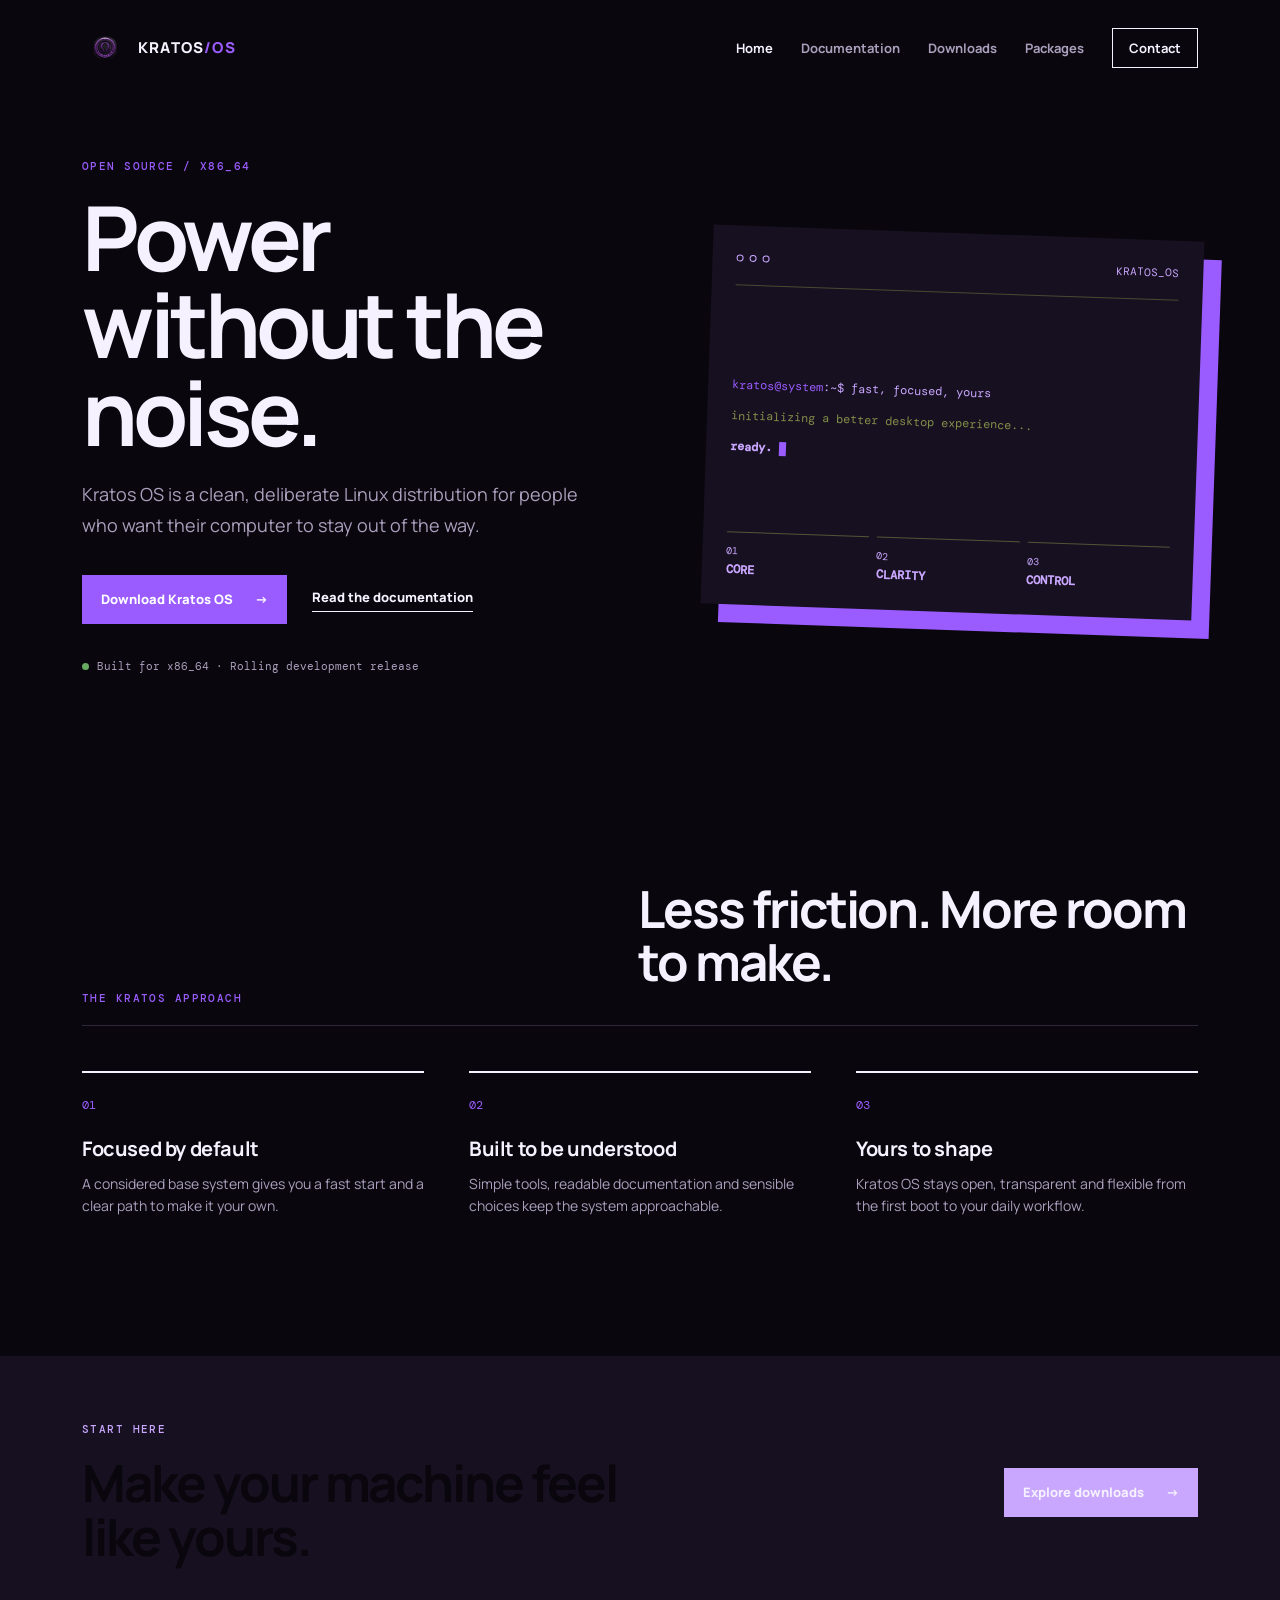
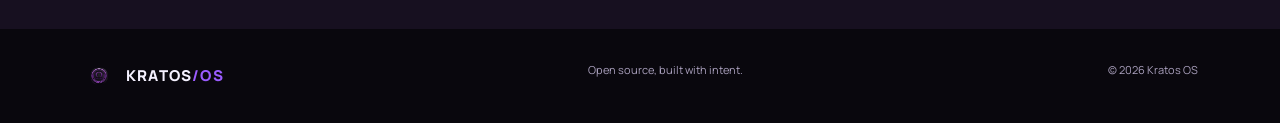
==== index.html @ d4082d1e "Complete Kratos OS website structure" ====
<!doctype html>
<html lang="en">
  <head>
    <title>Kratos OS | A focused Linux experience</title>
    <meta charset="utf-8" />
    <meta name="viewport" content="width=device-width, initial-scale=1.0" />
    <meta
      name="description"
      content="Kratos OS is a focused, fast and approachable Linux distribution."
    />
    <link rel="stylesheet" href="assets/css/style.css" />
  </head>
  <body>
    <header class="site-header">
      <a class="brand" href="index.html"
        ><img src="assets/img/KratosOS.png" alt="Kratos OS logo" /><span
          >KRATOS<span class="brand-mark">/OS</span></span
        ></a
      >
      <nav aria-label="Main navigation">
        <a class="active" href="index.html">Home</a>
        <a href="docs.html">Documentation</a>
        <a href="download.html">Downloads</a>
        <a href="packages.html">Packages</a>
        <a class="nav-button" href="contact.html">Contact</a>
      </nav>
    </header>
    <main>
      <section class="hero page-width" aria-labelledby="hero-title">
        <div class="hero-copy">
          <p class="eyebrow">OPEN SOURCE / X86_64</p>
          <h1 id="hero-title">Power without the noise.</h1>
          <p class="lead">
            Kratos OS is a clean, deliberate Linux distribution for people who
            want their computer to stay out of the way.
          </p>
          <div class="hero-actions">
            <a class="button button-primary" href="download.html"
              >Download Kratos OS <span aria-hidden="true">&rarr;</span></a
            >
            <a class="text-link" href="docs.html">Read the documentation</a>
          </div>
          <p class="release-note">
            <span class="status-dot" aria-hidden="true"></span>Built for x86_64
            &middot; Rolling development release
          </p>
        </div>
        <div
          class="hero-art"
          role="img"
          aria-label="Abstract Kratos OS interface preview"
        >
          <div class="art-top">
            <span aria-hidden="true"></span><span aria-hidden="true"></span
            ><span aria-hidden="true"></span><b>KRATOS_OS</b>
          </div>
          <div class="art-terminal">
            <p><i>kratos@system</i>:~$ fast, focused, yours</p>
            <p class="muted">initializing a better desktop experience...</p>
            <p>
              <strong>ready.</strong
              ><span class="cursor" aria-hidden="true"></span>
            </p>
          </div>
          <div class="art-grid">
            <span>01<br /><b>CORE</b></span
            ><span>02<br /><b>CLARITY</b></span
            ><span>03<br /><b>CONTROL</b></span>
          </div>
        </div>
      </section>
      <section class="principles page-width" aria-labelledby="principles-title">
        <div class="section-heading">
          <p class="eyebrow">THE KRATOS APPROACH</p>
          <h2 id="principles-title">Less friction. More room to make.</h2>
        </div>
        <div class="feature-grid">
          <article>
            <span class="feature-number">01</span>
            <h3>Focused by default</h3>
            <p>
              A considered base system gives you a fast start and a clear path
              to make it your own.
            </p>
          </article>
          <article>
            <span class="feature-number">02</span>
            <h3>Built to be understood</h3>
            <p>
              Simple tools, readable documentation and sensible choices keep the
              system approachable.
            </p>
          </article>
          <article>
            <span class="feature-number">03</span>
            <h3>Yours to shape</h3>
            <p>
              Kratos OS stays open, transparent and flexible from the first boot
              to your daily workflow.
            </p>
          </article>
        </div>
      </section>
      <section class="cta-band" aria-labelledby="cta-title">
        <div class="page-width cta-content">
          <div>
            <p class="eyebrow">START HERE</p>
            <h2 id="cta-title">Make your machine feel like yours.</h2>
          </div>
          <a class="button button-light" href="download.html"
            >Explore downloads <span aria-hidden="true">&rarr;</span></a
          >
        </div>
      </section>
    </main>
    <footer class="site-footer page-width">
      <a class="brand footer-brand" href="index.html"
        ><img src="assets/img/KratosOS.png" alt="" /><span
          >KRATOS<span class="brand-mark">/OS</span></span
        ></a
      >
      <p>Open source, built with intent.</p>
      <p>&copy; 2026 Kratos OS</p>
    </footer>
  </body>
</html>
---- assets/css/style.css ----
@import url("https://fonts.googleapis.com/css2?family=DM+Mono:wght@400;500&family=Manrope:wght@400;500;600;700;800&display=swap");

:root {
  --ink: #f5f1ff;
  --muted: #aaa0bd;
  --paper: #09070d;
  --line: #2d2638;
  --lime: #c9a7ff;
  --orange: #9b5cff;
  --forest: #171020;
}
* {
  box-sizing: border-box;
}
html {
  scroll-behavior: smooth;
}
body {
  margin: 0;
  background: var(--paper);
  color: var(--ink);
  font-family: "Manrope", sans-serif;
  line-height: 1.6;
}
a {
  color: inherit;
  text-decoration: none;
}
.page-width {
  max-width: 1180px;
  margin: 0 auto;
  padding-left: 32px;
  padding-right: 32px;
}
.site-header {
  display: flex;
  align-items: center;
  justify-content: space-between;
  max-width: 1180px;
  margin: 0 auto;
  padding: 25px 32px;
}
.brand {
  display: inline-flex;
  align-items: center;
  gap: 10px;
  font-size: 15px;
  font-weight: 800;
  letter-spacing: 0.08em;
}
.brand img {
  width: 46px;
  height: 46px;
  object-fit: contain;
}
.brand-mark {
  color: var(--orange);
}
nav {
  display: flex;
  align-items: center;
  gap: 28px;
  font-size: 13px;
  font-weight: 700;
}
nav a {
  color: var(--muted);
  transition: color 0.2s ease;
}
nav a:hover,
nav a.active {
  color: var(--ink);
}
.nav-button {
  padding: 9px 16px;
  border: 1px solid var(--ink);
  color: var(--ink);
}
.nav-button:hover {
  background: var(--ink);
  color: var(--paper);
}
.hero {
  display: grid;
  grid-template-columns: 1fr 0.9fr;
  gap: 80px;
  align-items: center;
  min-height: 610px;
  padding-top: 62px;
  padding-bottom: 90px;
}
.eyebrow,
.card-label {
  margin: 0 0 17px;
  color: var(--orange);
  font-family: "DM Mono", monospace;
  font-size: 11px;
  font-weight: 500;
  letter-spacing: 0.13em;
}
h1,
h2,
h3,
p {
  margin-top: 0;
}
h1 {
  max-width: 580px;
  margin-bottom: 23px;
  font-size: clamp(3.6rem, 7vw, 6.5rem);
  line-height: 0.98;
  letter-spacing: -0.05em;
}
h2 {
  font-size: clamp(2rem, 4vw, 3.2rem);
  line-height: 1.05;
  letter-spacing: -0.04em;
}
h3 {
  margin: 16px 0 8px;
  font-size: 20px;
  letter-spacing: -0.02em;
}
.lead {
  max-width: 530px;
  color: var(--muted);
  font-size: 18px;
  line-height: 1.7;
}
.hero-actions {
  display: flex;
  align-items: center;
  flex-wrap: wrap;
  gap: 25px;
  margin-top: 35px;
}
.button {
  display: inline-flex;
  align-items: center;
  gap: 22px;
  padding: 14px 19px;
  font-size: 13px;
  font-weight: 800;
  transition:
    transform 0.2s ease,
    background 0.2s ease;
}
.button:hover {
  transform: translateY(-2px);
}
.button-primary {
  background: var(--orange);
  color: #fff;
}
.button-primary:hover {
  background: #7c3ed1;
}
.button-light {
  background: var(--lime);
  color: var(--ink);
}
.text-link {
  border-bottom: 1px solid currentColor;
  padding-bottom: 3px;
  font-size: 13px;
  font-weight: 800;
}
.release-note,
.small-note {
  color: var(--muted);
  font-family: "DM Mono", monospace;
  font-size: 11px;
}
.release-note {
  margin-top: 34px;
}
.status-dot {
  display: inline-block;
  width: 7px;
  height: 7px;
  margin-right: 8px;
  background: #69aa62;
  border-radius: 50%;
}
.hero-art {
  min-height: 370px;
  padding: 24px;
  background: var(--forest);
  color: var(--lime);
  box-shadow: 18px 18px 0 var(--orange);
  transform: rotate(2deg);
  font-family: "DM Mono", monospace;
}
.art-top {
  display: flex;
  align-items: center;
  gap: 6px;
  border-bottom: 1px solid rgba(216, 245, 106, 0.25);
  padding-bottom: 17px;
  font-size: 11px;
}
.art-top b {
  margin-left: auto;
  font-weight: 400;
}
.art-top span {
  width: 7px;
  height: 7px;
  border: 1px solid var(--lime);
  border-radius: 50%;
}
.art-terminal {
  margin-top: 90px;
  font-size: 12px;
}
.art-terminal p {
  margin-bottom: 12px;
}
.art-terminal i {
  color: var(--orange);
  font-style: normal;
}
.muted {
  color: rgba(216, 245, 106, 0.55);
}
.cursor {
  display: inline-block;
  width: 7px;
  height: 14px;
  margin-left: 7px;
  background: var(--orange);
  vertical-align: middle;
}
.art-grid {
  display: grid;
  grid-template-columns: repeat(3, 1fr);
  gap: 8px;
  margin-top: 75px;
}
.art-grid span {
  padding-top: 10px;
  border-top: 1px solid rgba(216, 245, 106, 0.3);
  font-size: 10px;
  line-height: 1.7;
}
.art-grid b {
  font-size: 12px;
}
.principles {
  padding-top: 105px;
  padding-bottom: 125px;
}
.section-heading {
  display: flex;
  justify-content: space-between;
  align-items: end;
  gap: 30px;
  border-bottom: 1px solid var(--line);
}
.section-heading h2 {
  max-width: 560px;
  margin-bottom: 36px;
}
.feature-grid {
  display: grid;
  grid-template-columns: repeat(3, 1fr);
  gap: 45px;
  padding-top: 45px;
}
.feature-grid article {
  border-top: 2px solid var(--ink);
  padding-top: 18px;
}
.feature-number {
  color: var(--orange);
  font-family: "DM Mono", monospace;
  font-size: 12px;
}
.feature-grid p,
.download-card p,
.docs-content p {
  color: var(--muted);
  font-size: 14px;
}
.cta-band {
  background: var(--forest);
  color: var(--paper);
}
.cta-content {
  display: flex;
  align-items: center;
  justify-content: space-between;
  gap: 30px;
  padding-top: 65px;
  padding-bottom: 65px;
}
.cta-content h2 {
  max-width: 560px;
  margin: 0;
}
.cta-content .eyebrow {
  color: var(--lime);
}
.site-footer {
  display: flex;
  align-items: center;
  justify-content: space-between;
  gap: 20px;
  padding-top: 30px;
  padding-bottom: 30px;
  color: var(--muted);
  font-size: 11px;
}
.footer-brand {
  color: var(--ink);
}
.footer-brand img {
  width: 34px;
  height: 34px;
}
.inner-hero {
  padding-top: 90px;
  padding-bottom: 72px;
}
.inner-hero h1 {
  margin-bottom: 17px;
}
.download-layout {
  display: grid;
  grid-template-columns: 1.35fr 1fr;
  gap: 20px;
  padding-bottom: 90px;
}
.download-card {
  display: flex;
  min-height: 310px;
  flex-direction: column;
  align-items: flex-start;
  justify-content: flex-start;
  padding: 33px;
  border: 1px solid var(--line);
}
.download-card.featured {
  background: #120d1b;
  border-top: 4px solid var(--orange);
}
.download-card h2 {
  margin: 5px 0 13px;
  font-size: 28px;
}
.download-card .button {
  margin-top: auto;
}
.download-meta {
  display: flex;
  flex-wrap: wrap;
  gap: 30px;
  margin: 30px 0;
  color: var(--muted);
  font-family: "DM Mono", monospace;
  font-size: 10px;
}
.download-meta span {
  display: flex;
  flex-direction: column;
  gap: 4px;
}
.download-meta b {
  color: var(--ink);
  font-weight: 400;
}
.disabled {
  cursor: not-allowed;
  opacity: 0.55;
}
.verify-strip {
  display: flex;
  align-items: center;
  justify-content: space-between;
  gap: 30px;
  border-top: 1px solid var(--line);
  padding-top: 55px;
  padding-bottom: 100px;
}
.verify-strip h2 {
  margin: 0;
  font-size: 26px;
}
.package-overview {
  padding-bottom: 90px;
}
.package-overview .download-card {
  max-width: 760px;
  min-height: 280px;
}
.repository-details {
  display: flex;
  flex-wrap: wrap;
  gap: 32px;
  margin: 28px 0 0;
}
.repository-details div {
  display: flex;
  flex-direction: column;
  gap: 4px;
}
.repository-details dt {
  color: var(--muted);
  font-family: "DM Mono", monospace;
  font-size: 10px;
}
.repository-details dd {
  margin: 0;
  font-family: "DM Mono", monospace;
  font-size: 12px;
}
.contact-layout {
  display: grid;
  grid-template-columns: 1.35fr 1fr;
  gap: 20px;
  padding-bottom: 100px;
}
.contact-card,
.contact-note {
  padding: 34px;
  border: 1px solid var(--line);
}
.contact-card {
  background: var(--forest);
}
.contact-card h2 {
  max-width: 470px;
  margin: 14px 0;
  font-size: 34px;
}
.contact-card p {
  max-width: 490px;
  color: var(--muted);
  font-size: 14px;
}
.contact-card .button {
  margin-top: 22px;
}
.contact-note ul {
  margin: 5px 0 0;
  padding-left: 18px;
  color: var(--muted);
  font-size: 14px;
}
.contact-note li {
  padding: 7px 0;
}
.docs-layout {
  display: grid;
  grid-template-columns: 220px 1fr;
  gap: 90px;
  padding-bottom: 100px;
}
.docs-nav {
  display: flex;
  flex-direction: column;
  align-items: flex-start;
  gap: 12px;
}
.docs-nav a {
  padding: 7px 0;
  color: var(--muted);
  font-size: 13px;
}
.docs-nav a.selected {
  color: var(--ink);
  font-weight: 800;
  border-bottom: 2px solid var(--orange);
}
.docs-content {
  max-width: 700px;
}
.docs-content article {
  border-top: 1px solid var(--line);
  padding: 35px 0 50px;
}
.docs-content h2 {
  margin: 12px 0 15px;
  font-size: 31px;
}
.docs-content ol {
  padding-left: 20px;
  color: var(--muted);
  font-size: 14px;
}
.docs-content li {
  padding: 5px 0;
}
.docs-content li a {
  color: var(--orange);
  font-weight: 700;
}
.requirements {
  display: grid;
  grid-template-columns: 1fr 1fr;
  border-top: 1px solid var(--line);
}
.requirements span {
  display: flex;
  flex-direction: column;
  gap: 5px;
  padding: 15px 0;
  border-bottom: 1px solid var(--line);
  color: var(--muted);
  font-family: "DM Mono", monospace;
  font-size: 11px;
}
.requirements b {
  color: var(--ink);
  font-weight: 400;
}
@media (max-width: 760px) {
  .page-width {
    padding-left: 20px;
    padding-right: 20px;
  }
  .site-header {
    align-items: flex-start;
    padding: 20px;
  }
  .site-header nav {
    flex-wrap: wrap;
    justify-content: flex-end;
    gap: 9px 15px;
    max-width: 220px;
  }
  .nav-button {
    padding: 6px 10px;
  }
  .hero {
    display: block;
    min-height: 0;
    padding-top: 55px;
    padding-bottom: 80px;
  }
  .hero-art {
    margin: 60px 12px 10px 0;
    min-height: 320px;
  }
  .art-terminal {
    margin-top: 65px;
  }
  .art-grid {
    margin-top: 55px;
  }
  .section-heading {
    display: block;
  }
  .feature-grid,
  .download-layout,
  .contact-layout {
    grid-template-columns: 1fr;
  }
  .principles {
    padding-top: 75px;
    padding-bottom: 80px;
  }
  .feature-grid {
    gap: 30px;
  }
  .cta-content,
  .verify-strip,
  .site-footer {
    align-items: flex-start;
    flex-direction: column;
  }
  .cta-content {
    padding-top: 50px;
    padding-bottom: 50px;
  }
  .site-footer {
    gap: 12px;
  }
  .inner-hero {
    padding-top: 60px;
    padding-bottom: 48px;
  }
  .download-layout {
    padding-bottom: 60px;
  }
  .docs-layout {
    grid-template-columns: 1fr;
    gap: 35px;
    padding-bottom: 60px;
  }
  .docs-nav {
    flex-direction: row;
    flex-wrap: wrap;
    gap: 8px 20px;
  }
  .docs-nav .card-label {
    width: 100%;
    margin-bottom: 0;
  }
  .requirements {
    grid-template-columns: 1fr;
  }
}
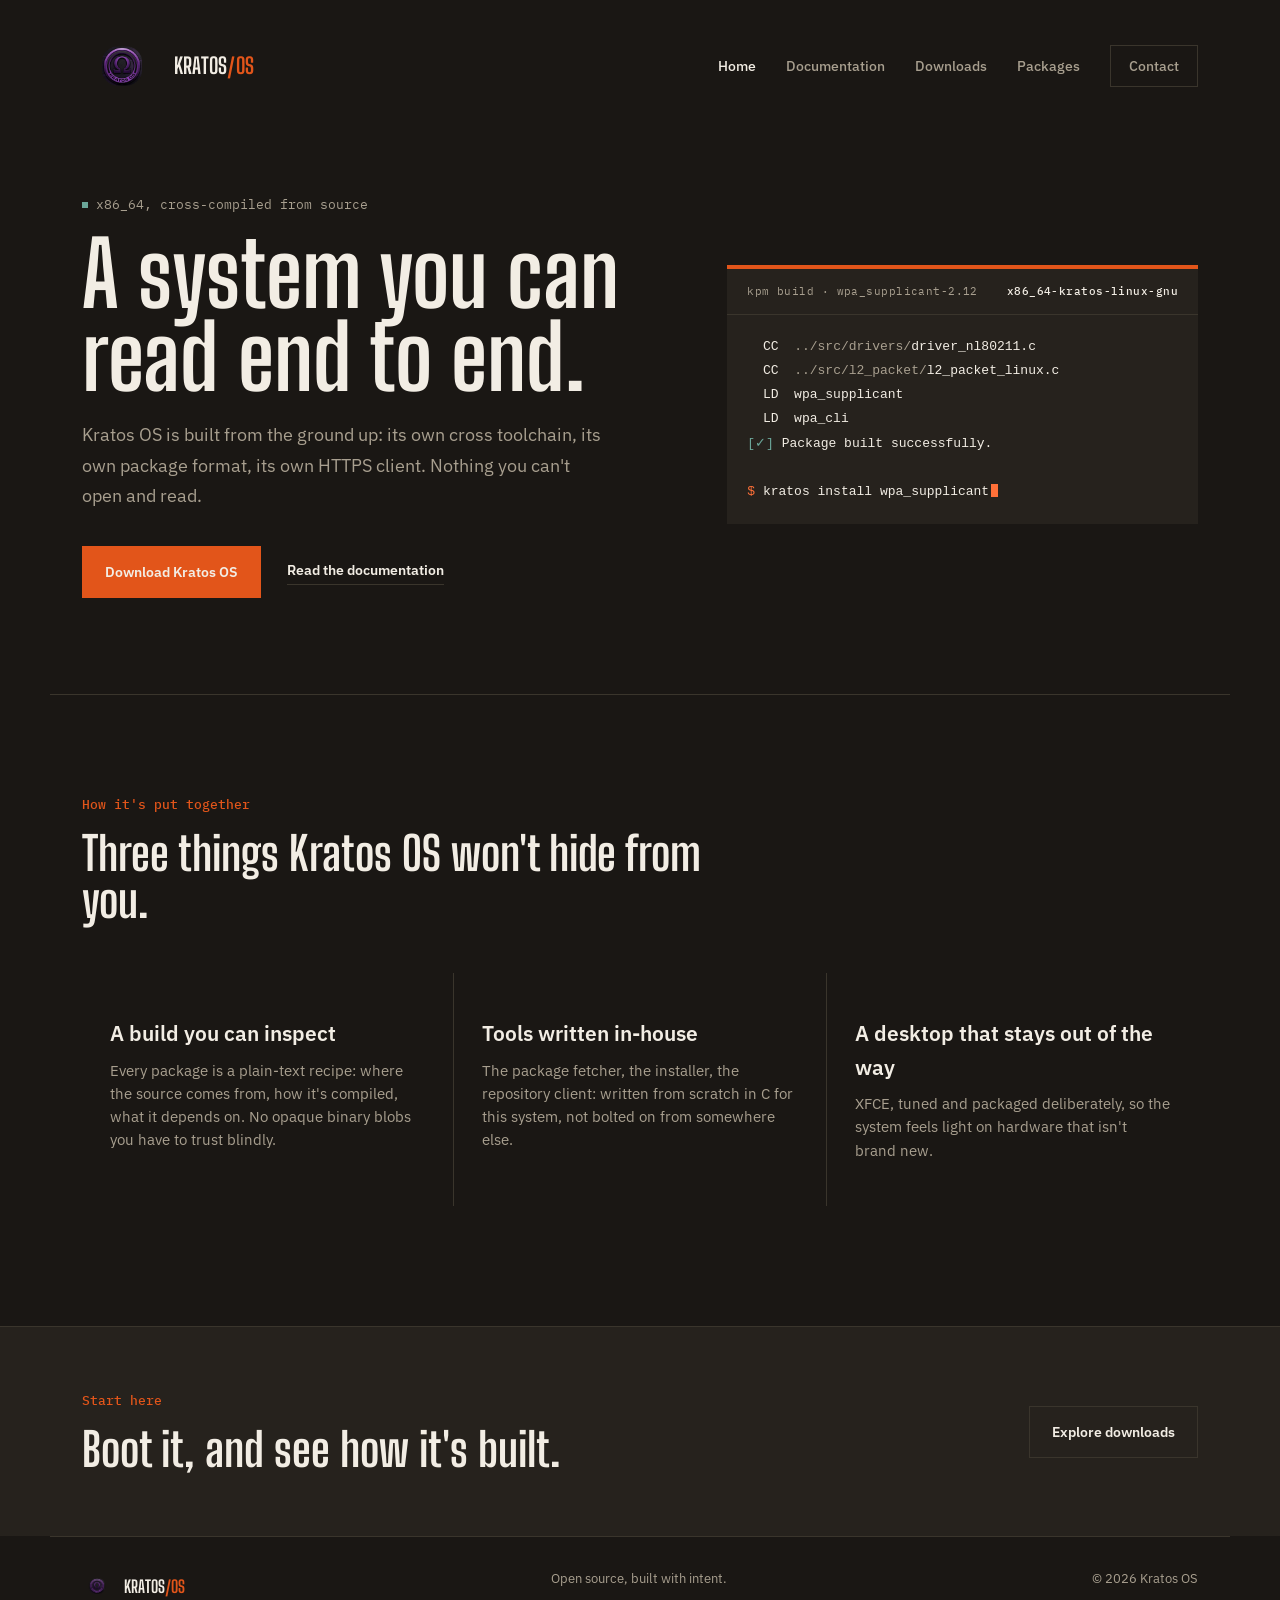
==== commit 31ac53b7: "." ====
--- a/index.html
+++ b/index.html
@@ -1,12 +1,12 @@
 <!doctype html>
 <html lang="en">
   <head>
-    <title>Kratos OS | A focused Linux experience</title>
+    <title>Kratos OS | Built from source, piece by piece</title>
     <meta charset="utf-8" />
     <meta name="viewport" content="width=device-width, initial-scale=1.0" />
     <meta
       name="description"
-      content="Kratos OS is a focused, fast and approachable Linux distribution."
+      content="Kratos OS is a Linux distribution cross-compiled from source, with its own package manager and download client written in plain C."
     />
     <link rel="stylesheet" href="assets/css/style.css" />
   </head>
@@ -28,75 +28,59 @@
     <main>
       <section class="hero page-width" aria-labelledby="hero-title">
         <div class="hero-copy">
-          <p class="eyebrow">OPEN SOURCE / X86_64</p>
-          <h1 id="hero-title">Power without the noise.</h1>
+          <p class="tag"><span class="dot" aria-hidden="true"></span>x86_64, cross-compiled from source</p>
+          <h1 id="hero-title">A system you can read end to end.</h1>
           <p class="lead">
-            Kratos OS is a clean, deliberate Linux distribution for people who
-            want their computer to stay out of the way.
+            Kratos OS is built from the ground up: its own cross toolchain,
+            its own package format, its own HTTPS client. Nothing you can't
+            open and read.
           </p>
           <div class="hero-actions">
-            <a class="button button-primary" href="download.html"
-              >Download Kratos OS <span aria-hidden="true">&rarr;</span></a
-            >
+            <a class="button button-primary" href="download.html">Download Kratos OS</a>
             <a class="text-link" href="docs.html">Read the documentation</a>
           </div>
-          <p class="release-note">
-            <span class="status-dot" aria-hidden="true"></span>Built for x86_64
-            &middot; Rolling development release
-          </p>
         </div>
-        <div
-          class="hero-art"
-          role="img"
-          aria-label="Abstract Kratos OS interface preview"
-        >
-          <div class="art-top">
-            <span aria-hidden="true"></span><span aria-hidden="true"></span
-            ><span aria-hidden="true"></span><b>KRATOS_OS</b>
+        <div class="hero-panel">
+          <div class="panel-head">
+            <span>kpm build &middot; wpa_supplicant-2.12</span><b>x86_64-kratos-linux-gnu</b>
           </div>
-          <div class="art-terminal">
-            <p><i>kratos@system</i>:~$ fast, focused, yours</p>
-            <p class="muted">initializing a better desktop experience...</p>
-            <p>
-              <strong>ready.</strong
-              ><span class="cursor" aria-hidden="true"></span>
-            </p>
-          </div>
-          <div class="art-grid">
-            <span>01<br /><b>CORE</b></span
-            ><span>02<br /><b>CLARITY</b></span
-            ><span>03<br /><b>CONTROL</b></span>
-          </div>
+          <pre>
+  CC  <span class="path">../src/drivers/</span>driver_nl80211.c
+  CC  <span class="path">../src/l2_packet/</span>l2_packet_linux.c
+  LD  wpa_supplicant
+  LD  wpa_cli
+<span class="ok">[&#10003;]</span> Package built successfully.
+
+<span class="prompt">$</span> kratos install wpa_supplicant<span class="cursor" aria-hidden="true"></span></pre>
         </div>
       </section>
       <section class="principles page-width" aria-labelledby="principles-title">
         <div class="section-heading">
-          <p class="eyebrow">THE KRATOS APPROACH</p>
-          <h2 id="principles-title">Less friction. More room to make.</h2>
+          <p class="label">How it's put together</p>
+          <h2 id="principles-title">Three things Kratos OS won't hide from you.</h2>
         </div>
         <div class="feature-grid">
           <article>
-            <span class="feature-number">01</span>
-            <h3>Focused by default</h3>
+            <h3>A build you can inspect</h3>
             <p>
-              A considered base system gives you a fast start and a clear path
-              to make it your own.
+              Every package is a plain-text recipe: where the source comes
+              from, how it's compiled, what it depends on. No opaque binary
+              blobs you have to trust blindly.
             </p>
           </article>
           <article>
-            <span class="feature-number">02</span>
-            <h3>Built to be understood</h3>
+            <h3>Tools written in-house</h3>
             <p>
-              Simple tools, readable documentation and sensible choices keep the
-              system approachable.
+              The package fetcher, the installer, the repository client:
+              written from scratch in C for this system, not bolted on from
+              somewhere else.
             </p>
           </article>
           <article>
-            <span class="feature-number">03</span>
-            <h3>Yours to shape</h3>
+            <h3>A desktop that stays out of the way</h3>
             <p>
-              Kratos OS stays open, transparent and flexible from the first boot
-              to your daily workflow.
+              XFCE, tuned and packaged deliberately, so the system feels
+              light on hardware that isn't brand new.
             </p>
           </article>
         </div>
@@ -104,12 +88,10 @@
       <section class="cta-band" aria-labelledby="cta-title">
         <div class="page-width cta-content">
           <div>
-            <p class="eyebrow">START HERE</p>
-            <h2 id="cta-title">Make your machine feel like yours.</h2>
+            <p class="label">Start here</p>
+            <h2 id="cta-title">Boot it, and see how it's built.</h2>
           </div>
-          <a class="button button-light" href="download.html"
-            >Explore downloads <span aria-hidden="true">&rarr;</span></a
-          >
+          <a class="button button-outline" href="download.html">Explore downloads</a>
         </div>
       </section>
     </main>
--- a/assets/css/style.css
+++ b/assets/css/style.css
@@ -1,519 +1,657 @@
-@import url("https://fonts.googleapis.com/css2?family=DM+Mono:wght@400;500&family=Manrope:wght@400;500;600;700;800&display=swap");
+@import url("https://fonts.googleapis.com/css2?family=Big+Shoulders+Display:wght@600;700;800&family=IBM+Plex+Sans:wght@400;500;600;700&family=IBM+Plex+Mono:wght@400;500&display=swap");
 
 :root {
-  --ink: #f5f1ff;
-  --muted: #aaa0bd;
-  --paper: #09070d;
-  --line: #2d2638;
-  --lime: #c9a7ff;
-  --orange: #9b5cff;
-  --forest: #171020;
-}
+  --iron: #1a1714;
+  --plate: #26221d;
+  --plate-raised: #302b24;
+  --seam: #3a352c;
+  --paper: #f2ede4;
+  --ash: #a89f8f;
+  --ember: #e2551a;
+  --ember-bright: #ff7038;
+  --temper: #4c7b72;
+  --temper-bright: #6ba699;
+}
+
 * {
   box-sizing: border-box;
 }
+
 html {
   scroll-behavior: smooth;
 }
+
 body {
   margin: 0;
-  background: var(--paper);
-  color: var(--ink);
-  font-family: "Manrope", sans-serif;
+  background: var(--iron);
+  color: var(--paper);
+  font-family: "IBM Plex Sans", sans-serif;
   line-height: 1.6;
-}
+  -webkit-font-smoothing: antialiased;
+}
+
 a {
   color: inherit;
   text-decoration: none;
 }
+
+a:focus-visible,
+button:focus-visible {
+  outline: 2px solid var(--ember-bright);
+  outline-offset: 3px;
+}
+
 .page-width {
   max-width: 1180px;
   margin: 0 auto;
   padding-left: 32px;
   padding-right: 32px;
 }
+
+/* ---------------------------------- header ---------------------------------- */
+
 .site-header {
   display: flex;
   align-items: center;
   justify-content: space-between;
   max-width: 1180px;
   margin: 0 auto;
-  padding: 25px 32px;
-}
+  padding: 26px 32px;
+}
+
 .brand {
   display: inline-flex;
   align-items: center;
-  gap: 10px;
-  font-size: 15px;
-  font-weight: 800;
-  letter-spacing: 0.08em;
-}
+  gap: 12px;
+  font-family: "Big Shoulders Display", sans-serif;
+  font-size: 22px;
+  font-weight: 700;
+  letter-spacing: 0.01em;
+}
+
 .brand img {
-  width: 46px;
-  height: 46px;
+  width: 80px;
+  height: 80px;
   object-fit: contain;
 }
+
 .brand-mark {
-  color: var(--orange);
-}
+  color: var(--ember);
+}
+
 nav {
   display: flex;
   align-items: center;
-  gap: 28px;
-  font-size: 13px;
-  font-weight: 700;
-}
+  gap: 30px;
+  font-size: 14px;
+  font-weight: 500;
+}
+
 nav a {
-  color: var(--muted);
-  transition: color 0.2s ease;
-}
+  color: var(--ash);
+  transition: color 0.15s ease;
+}
+
 nav a:hover,
 nav a.active {
-  color: var(--ink);
-}
+  color: var(--paper);
+}
+
 .nav-button {
-  padding: 9px 16px;
-  border: 1px solid var(--ink);
-  color: var(--ink);
-}
+  padding: 9px 18px;
+  border: 1px solid var(--seam);
+}
+
 .nav-button:hover {
-  background: var(--ink);
-  color: var(--paper);
-}
-.hero {
-  display: grid;
-  grid-template-columns: 1fr 0.9fr;
-  gap: 80px;
-  align-items: center;
-  min-height: 610px;
-  padding-top: 62px;
-  padding-bottom: 90px;
-}
-.eyebrow,
-.card-label {
-  margin: 0 0 17px;
-  color: var(--orange);
-  font-family: "DM Mono", monospace;
-  font-size: 11px;
-  font-weight: 500;
-  letter-spacing: 0.13em;
-}
+  border-color: var(--paper);
+  color: var(--paper);
+}
+
+/* ---------------------------------- type scale ---------------------------------- */
+
 h1,
 h2,
 h3,
 p {
   margin-top: 0;
 }
+
+h1,
+h2,
+h3 {
+  font-family: "Big Shoulders Display", sans-serif;
+  font-weight: 700;
+  letter-spacing: 0;
+}
+
 h1 {
-  max-width: 580px;
-  margin-bottom: 23px;
-  font-size: clamp(3.6rem, 7vw, 6.5rem);
-  line-height: 0.98;
-  letter-spacing: -0.05em;
-}
+  max-width: 640px;
+  margin-bottom: 22px;
+  font-size: clamp(3.4rem, 7vw, 6rem);
+  line-height: 0.92;
+}
+
 h2 {
-  font-size: clamp(2rem, 4vw, 3.2rem);
-  line-height: 1.05;
-  letter-spacing: -0.04em;
-}
+  font-size: clamp(2rem, 4vw, 2.9rem);
+  line-height: 1;
+}
+
 h3 {
-  margin: 16px 0 8px;
-  font-size: 20px;
-  letter-spacing: -0.02em;
-}
+  margin: 14px 0 8px;
+  font-size: 21px;
+  font-weight: 600;
+  font-family: "IBM Plex Sans", sans-serif;
+}
+
 .lead {
-  max-width: 530px;
-  color: var(--muted);
+  max-width: 520px;
+  color: var(--ash);
   font-size: 18px;
   line-height: 1.7;
 }
-.hero-actions {
-  display: flex;
-  align-items: center;
-  flex-wrap: wrap;
-  gap: 25px;
-  margin-top: 35px;
-}
+
+.tag {
+  display: inline-flex;
+  align-items: center;
+  gap: 8px;
+  margin: 0 0 18px;
+  color: var(--ash);
+  font-family: "IBM Plex Mono", monospace;
+  font-size: 13px;
+}
+
+.tag .dot {
+  width: 6px;
+  height: 6px;
+  background: var(--temper-bright);
+}
+
+.label {
+  margin: 0 0 14px;
+  color: var(--ember);
+  font-family: "IBM Plex Mono", monospace;
+  font-size: 13px;
+  font-weight: 500;
+}
+
+/* ---------------------------------- buttons / links ---------------------------------- */
+
 .button {
   display: inline-flex;
   align-items: center;
-  gap: 22px;
-  padding: 14px 19px;
+  padding: 14px 22px;
+  font-size: 14px;
+  font-weight: 600;
+  border: 1px solid transparent;
+  transition:
+    background 0.15s ease,
+    border-color 0.15s ease,
+    color 0.15s ease;
+}
+
+.button-primary {
+  background: var(--ember);
+  color: var(--paper);
+}
+
+.button-primary:hover {
+  background: var(--ember-bright);
+}
+
+.button-outline {
+  border-color: var(--seam);
+  color: var(--paper);
+}
+
+.button-outline:hover {
+  border-color: var(--paper);
+}
+
+.text-link {
+  border-bottom: 1px solid var(--seam);
+  padding-bottom: 3px;
+  font-size: 14px;
+  font-weight: 600;
+  transition: border-color 0.15s ease;
+}
+
+.text-link:hover {
+  border-color: var(--paper);
+}
+
+.small-note {
+  color: var(--ash);
+  font-family: "IBM Plex Mono", monospace;
+  font-size: 12px;
+}
+
+.disabled {
+  cursor: not-allowed;
+  opacity: 0.5;
+}
+
+/* ---------------------------------- hero ---------------------------------- */
+
+.hero {
+  display: grid;
+  grid-template-columns: 1.1fr 0.9fr;
+  gap: 70px;
+  align-items: center;
+  padding-top: 58px;
+  padding-bottom: 96px;
+}
+
+.hero-actions {
+  display: flex;
+  align-items: center;
+  flex-wrap: wrap;
+  gap: 26px;
+  margin-top: 34px;
+}
+
+.hero-panel {
+  background: var(--plate);
+  border-top: 4px solid var(--ember);
+  font-family: "IBM Plex Mono", monospace;
   font-size: 13px;
-  font-weight: 800;
-  transition:
-    transform 0.2s ease,
-    background 0.2s ease;
-}
-.button:hover {
-  transform: translateY(-2px);
-}
-.button-primary {
-  background: var(--orange);
-  color: #fff;
-}
-.button-primary:hover {
-  background: #7c3ed1;
-}
-.button-light {
-  background: var(--lime);
-  color: var(--ink);
-}
-.text-link {
-  border-bottom: 1px solid currentColor;
-  padding-bottom: 3px;
-  font-size: 13px;
-  font-weight: 800;
-}
-.release-note,
-.small-note {
-  color: var(--muted);
-  font-family: "DM Mono", monospace;
+}
+
+.hero-panel .panel-head {
+  display: flex;
+  align-items: center;
+  justify-content: space-between;
+  padding: 14px 20px;
+  border-bottom: 1px solid var(--seam);
+  color: var(--ash);
   font-size: 11px;
-}
-.release-note {
-  margin-top: 34px;
-}
-.status-dot {
+  letter-spacing: 0.04em;
+}
+
+.hero-panel .panel-head b {
+  color: var(--paper);
+  font-weight: 500;
+}
+
+.hero-panel pre {
+  margin: 0;
+  padding: 20px;
+  overflow-x: auto;
+  line-height: 1.85;
+  white-space: pre-wrap;
+}
+
+.hero-panel .ok {
+  color: var(--temper-bright);
+}
+
+.hero-panel .path {
+  color: var(--ash);
+}
+
+.hero-panel .prompt {
+  color: var(--ember-bright);
+}
+
+.hero-panel .cursor {
   display: inline-block;
   width: 7px;
-  height: 7px;
-  margin-right: 8px;
-  background: #69aa62;
-  border-radius: 50%;
-}
-.hero-art {
-  min-height: 370px;
-  padding: 24px;
-  background: var(--forest);
-  color: var(--lime);
-  box-shadow: 18px 18px 0 var(--orange);
-  transform: rotate(2deg);
-  font-family: "DM Mono", monospace;
-}
-.art-top {
-  display: flex;
-  align-items: center;
-  gap: 6px;
-  border-bottom: 1px solid rgba(216, 245, 106, 0.25);
-  padding-bottom: 17px;
-  font-size: 11px;
-}
-.art-top b {
-  margin-left: auto;
-  font-weight: 400;
-}
-.art-top span {
-  width: 7px;
-  height: 7px;
-  border: 1px solid var(--lime);
-  border-radius: 50%;
-}
-.art-terminal {
-  margin-top: 90px;
-  font-size: 12px;
-}
-.art-terminal p {
-  margin-bottom: 12px;
-}
-.art-terminal i {
-  color: var(--orange);
-  font-style: normal;
-}
-.muted {
-  color: rgba(216, 245, 106, 0.55);
-}
-.cursor {
-  display: inline-block;
-  width: 7px;
-  height: 14px;
-  margin-left: 7px;
-  background: var(--orange);
-  vertical-align: middle;
-}
-.art-grid {
-  display: grid;
-  grid-template-columns: repeat(3, 1fr);
-  gap: 8px;
-  margin-top: 75px;
-}
-.art-grid span {
-  padding-top: 10px;
-  border-top: 1px solid rgba(216, 245, 106, 0.3);
-  font-size: 10px;
-  line-height: 1.7;
-}
-.art-grid b {
-  font-size: 12px;
-}
+  height: 13px;
+  margin-left: 2px;
+  background: var(--ember-bright);
+  vertical-align: -2px;
+}
+
+/* ---------------------------------- principles ---------------------------------- */
+
 .principles {
-  padding-top: 105px;
-  padding-bottom: 125px;
-}
+  padding-top: 100px;
+  padding-bottom: 120px;
+  border-top: 1px solid var(--seam);
+}
+
 .section-heading {
-  display: flex;
-  justify-content: space-between;
-  align-items: end;
-  gap: 30px;
-  border-bottom: 1px solid var(--line);
-}
-.section-heading h2 {
-  max-width: 560px;
-  margin-bottom: 36px;
-}
+  max-width: 620px;
+  margin-bottom: 50px;
+}
+
 .feature-grid {
   display: grid;
   grid-template-columns: repeat(3, 1fr);
-  gap: 45px;
-  padding-top: 45px;
-}
+  gap: 1px;
+  background: var(--seam);
+}
+
 .feature-grid article {
-  border-top: 2px solid var(--ink);
-  padding-top: 18px;
-}
-.feature-number {
-  color: var(--orange);
-  font-family: "DM Mono", monospace;
-  font-size: 12px;
-}
+  padding: 30px 28px;
+  background: var(--iron);
+}
+
 .feature-grid p,
 .download-card p,
 .docs-content p {
-  color: var(--muted);
-  font-size: 14px;
-}
+  color: var(--ash);
+  font-size: 14.5px;
+}
+
+/* ---------------------------------- cta band ---------------------------------- */
+
 .cta-band {
-  background: var(--forest);
-  color: var(--paper);
-}
+  background: var(--plate);
+  border-top: 1px solid var(--seam);
+}
+
 .cta-content {
   display: flex;
   align-items: center;
   justify-content: space-between;
   gap: 30px;
-  padding-top: 65px;
-  padding-bottom: 65px;
-}
+  padding-top: 64px;
+  padding-bottom: 64px;
+}
+
 .cta-content h2 {
   max-width: 560px;
   margin: 0;
 }
-.cta-content .eyebrow {
-  color: var(--lime);
-}
+
+/* ---------------------------------- footer ---------------------------------- */
+
 .site-footer {
   display: flex;
   align-items: center;
   justify-content: space-between;
   gap: 20px;
-  padding-top: 30px;
-  padding-bottom: 30px;
-  color: var(--muted);
-  font-size: 11px;
-}
+  padding-top: 32px;
+  padding-bottom: 32px;
+  border-top: 1px solid var(--seam);
+  color: var(--ash);
+  font-size: 13px;
+}
+
 .footer-brand {
-  color: var(--ink);
-}
+  color: var(--paper);
+  font-size: 17px;
+}
+
 .footer-brand img {
-  width: 34px;
-  height: 34px;
-}
+  width: 30px;
+  height: 30px;
+}
+
+/* ---------------------------------- inner page hero ---------------------------------- */
+
 .inner-hero {
-  padding-top: 90px;
-  padding-bottom: 72px;
-}
+  padding-top: 86px;
+  padding-bottom: 68px;
+}
+
 .inner-hero h1 {
-  margin-bottom: 17px;
-}
+  margin-bottom: 16px;
+}
+
+/* ---------------------------------- download page ---------------------------------- */
+
 .download-layout {
   display: grid;
-  grid-template-columns: 1.35fr 1fr;
-  gap: 20px;
-  padding-bottom: 90px;
-}
+  grid-template-columns: 1.3fr 1fr;
+  gap: 1px;
+  background: var(--seam);
+  padding-bottom: 1px;
+  margin-bottom: 90px;
+}
+
 .download-card {
   display: flex;
-  min-height: 310px;
+  min-height: 300px;
   flex-direction: column;
   align-items: flex-start;
   justify-content: flex-start;
-  padding: 33px;
-  border: 1px solid var(--line);
-}
+  padding: 34px;
+  background: var(--iron);
+}
+
 .download-card.featured {
-  background: #120d1b;
-  border-top: 4px solid var(--orange);
-}
+  background: var(--plate);
+  border-top: 4px solid var(--ember);
+}
+
+.download-card:not(.featured) {
+  border-top: 4px solid var(--temper);
+}
+
 .download-card h2 {
-  margin: 5px 0 13px;
-  font-size: 28px;
-}
-.download-card .button {
+  margin: 6px 0 13px;
+  font-size: 30px;
+}
+
+.download-card .button,
+.download-card .disabled {
   margin-top: auto;
 }
+
 .download-meta {
   display: flex;
   flex-wrap: wrap;
-  gap: 30px;
-  margin: 30px 0;
-  color: var(--muted);
-  font-family: "DM Mono", monospace;
-  font-size: 10px;
-}
+  gap: 28px;
+  margin: 26px 0;
+  color: var(--ash);
+  font-family: "IBM Plex Mono", monospace;
+  font-size: 12px;
+}
+
 .download-meta span {
   display: flex;
   flex-direction: column;
-  gap: 4px;
-}
+  gap: 5px;
+}
+
 .download-meta b {
-  color: var(--ink);
-  font-weight: 400;
-}
-.disabled {
-  cursor: not-allowed;
-  opacity: 0.55;
-}
+  color: var(--paper);
+  font-weight: 500;
+}
+
 .verify-strip {
   display: flex;
   align-items: center;
   justify-content: space-between;
   gap: 30px;
-  border-top: 1px solid var(--line);
-  padding-top: 55px;
+  border-top: 1px solid var(--seam);
+  padding-top: 54px;
   padding-bottom: 100px;
 }
+
 .verify-strip h2 {
   margin: 0;
-  font-size: 26px;
-}
+  font-size: 27px;
+}
+
+/* ---------------------------------- packages page ---------------------------------- */
+
 .package-overview {
   padding-bottom: 90px;
 }
+
 .package-overview .download-card {
-  max-width: 760px;
-  min-height: 280px;
-}
+  max-width: 780px;
+  min-height: 0;
+  border-top: 4px solid var(--temper);
+}
+
 .repository-details {
   display: flex;
   flex-wrap: wrap;
-  gap: 32px;
-  margin: 28px 0 0;
-}
+  gap: 34px;
+  margin: 30px 0 0;
+}
+
 .repository-details div {
   display: flex;
   flex-direction: column;
-  gap: 4px;
-}
+  gap: 5px;
+}
+
 .repository-details dt {
-  color: var(--muted);
-  font-family: "DM Mono", monospace;
-  font-size: 10px;
-}
+  color: var(--ash);
+  font-family: "IBM Plex Mono", monospace;
+  font-size: 11px;
+}
+
 .repository-details dd {
   margin: 0;
-  font-family: "DM Mono", monospace;
-  font-size: 12px;
-}
+  font-family: "IBM Plex Mono", monospace;
+  font-size: 13px;
+}
+
+/* ---------------------------------- contact page ---------------------------------- */
+
 .contact-layout {
   display: grid;
-  grid-template-columns: 1.35fr 1fr;
-  gap: 20px;
+  grid-template-columns: 1.3fr 1fr;
+  gap: 1px;
+  background: var(--seam);
   padding-bottom: 100px;
 }
+
 .contact-card,
 .contact-note {
-  padding: 34px;
-  border: 1px solid var(--line);
-}
+  padding: 36px;
+  background: var(--iron);
+}
+
 .contact-card {
-  background: var(--forest);
-}
+  background: var(--plate);
+  border-top: 4px solid var(--ember);
+}
+
+.contact-note {
+  border-top: 4px solid var(--temper);
+}
+
 .contact-card h2 {
   max-width: 470px;
-  margin: 14px 0;
-  font-size: 34px;
-}
+  margin: 12px 0 14px;
+  font-size: 33px;
+}
+
 .contact-card p {
-  max-width: 490px;
-  color: var(--muted);
-  font-size: 14px;
-}
+  max-width: 480px;
+  color: var(--ash);
+  font-size: 14.5px;
+}
+
 .contact-card .button {
-  margin-top: 22px;
-}
+  margin-top: 24px;
+}
+
 .contact-note ul {
-  margin: 5px 0 0;
+  margin: 4px 0 0;
   padding-left: 18px;
-  color: var(--muted);
-  font-size: 14px;
-}
+  color: var(--ash);
+  font-size: 14.5px;
+}
+
 .contact-note li {
   padding: 7px 0;
 }
+
+/* ---------------------------------- docs page ---------------------------------- */
+
 .docs-layout {
   display: grid;
-  grid-template-columns: 220px 1fr;
-  gap: 90px;
+  grid-template-columns: 210px 1fr;
+  gap: 80px;
   padding-bottom: 100px;
 }
+
 .docs-nav {
   display: flex;
   flex-direction: column;
   align-items: flex-start;
-  gap: 12px;
-}
+  gap: 4px;
+  position: sticky;
+  top: 26px;
+  align-self: start;
+}
+
 .docs-nav a {
-  padding: 7px 0;
-  color: var(--muted);
-  font-size: 13px;
-}
+  padding: 8px 0;
+  color: var(--ash);
+  font-size: 14px;
+  border-left: 2px solid transparent;
+  padding-left: 12px;
+  margin-left: -1px;
+}
+
 .docs-nav a.selected {
-  color: var(--ink);
-  font-weight: 800;
-  border-bottom: 2px solid var(--orange);
-}
+  color: var(--paper);
+  font-weight: 600;
+  border-left-color: var(--ember);
+}
+
 .docs-content {
   max-width: 700px;
 }
+
 .docs-content article {
-  border-top: 1px solid var(--line);
-  padding: 35px 0 50px;
-}
+  border-top: 1px solid var(--seam);
+  padding: 38px 0 52px;
+}
+
+.docs-content article:first-child {
+  padding-top: 0;
+  border-top: none;
+}
+
 .docs-content h2 {
-  margin: 12px 0 15px;
-  font-size: 31px;
-}
+  margin: 0 0 16px;
+  font-size: 30px;
+}
+
 .docs-content ol {
   padding-left: 20px;
-  color: var(--muted);
-  font-size: 14px;
-}
+  color: var(--ash);
+  font-size: 14.5px;
+}
+
 .docs-content li {
   padding: 5px 0;
 }
+
 .docs-content li a {
-  color: var(--orange);
-  font-weight: 700;
-}
+  color: var(--ember);
+  font-weight: 600;
+  border-bottom: 1px solid transparent;
+}
+
+.docs-content li a:hover {
+  border-color: currentColor;
+}
+
 .requirements {
   display: grid;
   grid-template-columns: 1fr 1fr;
-  border-top: 1px solid var(--line);
-}
+  border-top: 1px solid var(--seam);
+  margin-top: 4px;
+}
+
 .requirements span {
   display: flex;
   flex-direction: column;
-  gap: 5px;
-  padding: 15px 0;
-  border-bottom: 1px solid var(--line);
-  color: var(--muted);
-  font-family: "DM Mono", monospace;
-  font-size: 11px;
-}
+  gap: 6px;
+  padding: 16px 0;
+  border-bottom: 1px solid var(--seam);
+  color: var(--ash);
+  font-family: "IBM Plex Mono", monospace;
+  font-size: 12px;
+}
+
 .requirements b {
-  color: var(--ink);
-  font-weight: 400;
-}
+  color: var(--paper);
+  font-weight: 500;
+}
+
+/* ---------------------------------- responsive ---------------------------------- */
+
 @media (max-width: 760px) {
   .page-width {
     padding-left: 20px;
@@ -530,23 +668,15 @@
     max-width: 220px;
   }
   .nav-button {
-    padding: 6px 10px;
+    padding: 6px 12px;
   }
   .hero {
     display: block;
-    min-height: 0;
-    padding-top: 55px;
-    padding-bottom: 80px;
-  }
-  .hero-art {
-    margin: 60px 12px 10px 0;
-    min-height: 320px;
-  }
-  .art-terminal {
-    margin-top: 65px;
-  }
-  .art-grid {
-    margin-top: 55px;
+    padding-top: 50px;
+    padding-bottom: 76px;
+  }
+  .hero-panel {
+    margin-top: 50px;
   }
   .section-heading {
     display: block;
@@ -557,11 +687,8 @@
     grid-template-columns: 1fr;
   }
   .principles {
-    padding-top: 75px;
-    padding-bottom: 80px;
-  }
-  .feature-grid {
-    gap: 30px;
+    padding-top: 70px;
+    padding-bottom: 76px;
   }
   .cta-content,
   .verify-strip,
@@ -570,34 +697,37 @@
     flex-direction: column;
   }
   .cta-content {
-    padding-top: 50px;
-    padding-bottom: 50px;
+    padding-top: 46px;
+    padding-bottom: 46px;
   }
   .site-footer {
     gap: 12px;
   }
   .inner-hero {
-    padding-top: 60px;
-    padding-bottom: 48px;
+    padding-top: 56px;
+    padding-bottom: 44px;
   }
   .download-layout {
     padding-bottom: 60px;
   }
   .docs-layout {
     grid-template-columns: 1fr;
-    gap: 35px;
+    gap: 30px;
     padding-bottom: 60px;
   }
   .docs-nav {
+    position: static;
     flex-direction: row;
     flex-wrap: wrap;
-    gap: 8px 20px;
-  }
-  .docs-nav .card-label {
-    width: 100%;
-    margin-bottom: 0;
+    gap: 6px 18px;
   }
   .requirements {
     grid-template-columns: 1fr;
   }
 }
+
+@media (prefers-reduced-motion: reduce) {
+  html {
+    scroll-behavior: auto;
+  }
+}
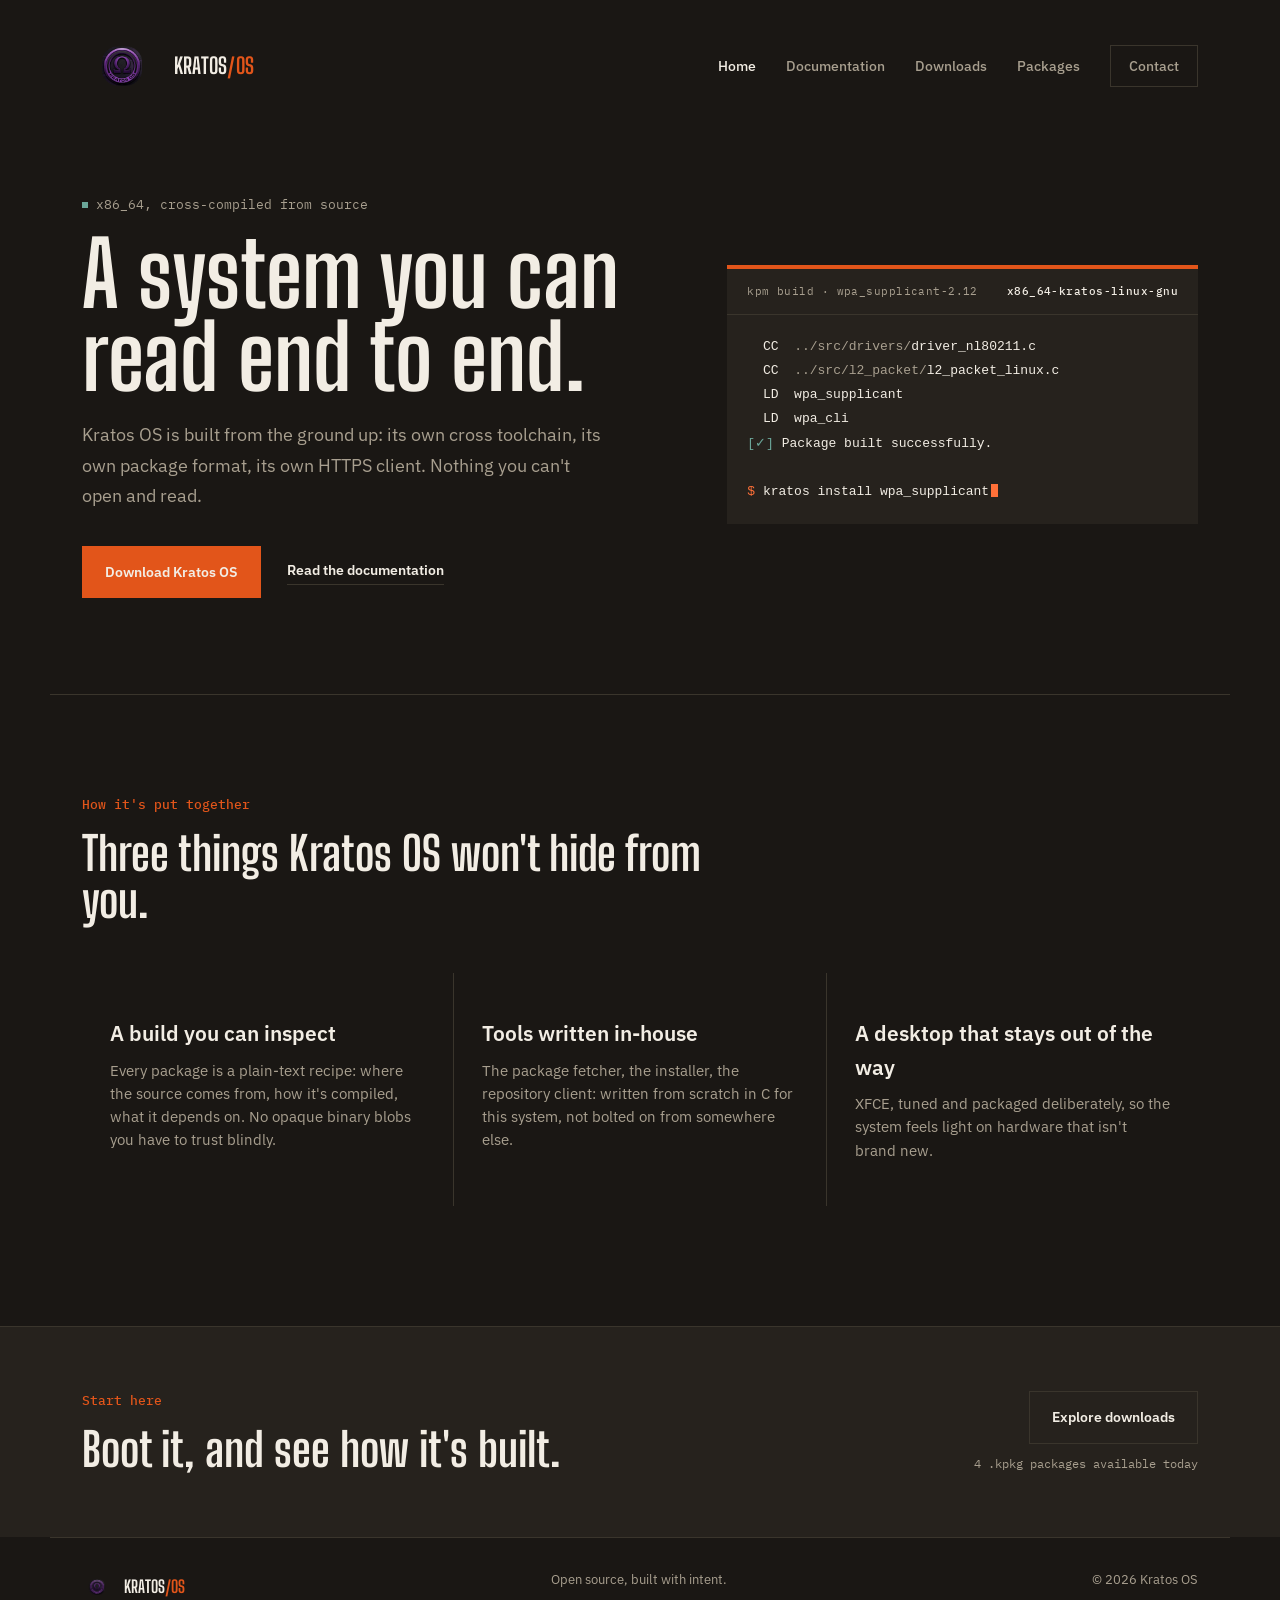
==== commit 14deb642: "Created dynamic website" ====
--- a/index.html
+++ b/index.html
@@ -8,6 +8,15 @@
       name="description"
       content="Kratos OS is a Linux distribution cross-compiled from source, with its own package manager and download client written in plain C."
     />
+    <link rel="icon" type="image/png" href="assets/img/KratosOS.png" />
+    <meta property="og:type" content="website" />
+    <meta property="og:title" content="Kratos OS | Built from source, piece by piece" />
+    <meta
+      property="og:description"
+      content="Kratos OS is a Linux distribution cross-compiled from source, with its own package manager and download client written in plain C."
+    />
+    <meta property="og:image" content="assets/img/KratosOS.png" />
+    <meta name="twitter:card" content="summary" />
     <link rel="stylesheet" href="assets/css/style.css" />
   </head>
   <body>
@@ -91,7 +100,10 @@
             <p class="label">Start here</p>
             <h2 id="cta-title">Boot it, and see how it's built.</h2>
           </div>
-          <a class="button button-outline" href="download.html">Explore downloads</a>
+          <div class="cta-actions">
+            <a class="button button-outline" href="download.html">Explore downloads</a>
+            <p id="home-package-count" class="small-note" aria-live="polite"></p>
+          </div>
         </div>
       </section>
     </main>
@@ -104,5 +116,6 @@
       <p>Open source, built with intent.</p>
       <p>&copy; 2026 Kratos OS</p>
     </footer>
+    <script src="assets/js/home.js" defer></script>
   </body>
 </html>
--- a/assets/css/style.css
+++ b/assets/css/style.css
@@ -354,6 +354,23 @@
   margin: 0;
 }
 
+.cta-actions {
+  display: flex;
+  flex-direction: column;
+  align-items: flex-end;
+  gap: 10px;
+}
+
+.cta-actions .small-note {
+  margin: 0;
+}
+
+@media (max-width: 760px) {
+  .cta-actions {
+    align-items: flex-start;
+  }
+}
+
 /* ---------------------------------- footer ---------------------------------- */
 
 .site-footer {
@@ -502,6 +519,209 @@
   font-size: 13px;
 }
 
+/* ---------------------------------- dynamic package browser ---------------------------------- */
+
+.repository-summary {
+  display: flex;
+  align-items: flex-end;
+  justify-content: space-between;
+  flex-wrap: wrap;
+  gap: 16px;
+  padding-bottom: 30px;
+  border-bottom: 1px solid var(--seam);
+  margin-bottom: 28px;
+}
+
+.repository-summary .repository-details {
+  margin: 0;
+}
+
+.package-toolbar {
+  display: flex;
+  gap: 14px;
+  flex-wrap: wrap;
+  margin-bottom: 10px;
+}
+
+.package-search,
+.package-filter {
+  background: var(--plate);
+  border: 1px solid var(--seam);
+  color: var(--paper);
+  font-family: "IBM Plex Sans", sans-serif;
+  font-size: 14px;
+  padding: 12px 14px;
+}
+
+.package-search {
+  flex: 1 1 260px;
+}
+
+.package-search::placeholder {
+  color: var(--ash);
+}
+
+.package-filter {
+  flex: 0 0 auto;
+  min-width: 160px;
+}
+
+.package-search:focus-visible,
+.package-filter:focus-visible {
+  outline: 2px solid var(--ember-bright);
+  outline-offset: 2px;
+}
+
+#package-status,
+.package-status {
+  margin: 0 0 26px;
+}
+
+.package-grid {
+  display: grid;
+  grid-template-columns: repeat(auto-fill, minmax(260px, 1fr));
+  gap: 1px;
+  background: var(--seam);
+  margin-bottom: 90px;
+}
+
+.package-card {
+  display: flex;
+  flex-direction: column;
+  background: var(--iron);
+  border-top: 4px solid var(--temper);
+  padding: 26px;
+}
+
+.package-card-head {
+  display: flex;
+  align-items: baseline;
+  justify-content: space-between;
+  gap: 12px;
+}
+
+.package-card h3 {
+  margin: 0;
+  font-family: "Big Shoulders Display", sans-serif;
+  font-size: 22px;
+}
+
+.pill {
+  padding: 3px 9px;
+  font-family: "IBM Plex Mono", monospace;
+  font-size: 11px;
+  color: var(--ash);
+  border: 1px solid var(--seam);
+  white-space: nowrap;
+}
+
+.pill-category {
+  color: var(--temper-bright);
+  border-color: var(--temper);
+}
+
+.package-desc {
+  margin: 10px 0 18px;
+  color: var(--ash);
+  font-size: 14px;
+}
+
+.package-meta {
+  display: grid;
+  grid-template-columns: 1fr 1fr;
+  gap: 12px;
+  margin: 0 0 22px;
+}
+
+.package-meta div {
+  display: flex;
+  flex-direction: column;
+  gap: 4px;
+}
+
+.package-meta dt {
+  color: var(--ash);
+  font-family: "IBM Plex Mono", monospace;
+  font-size: 10.5px;
+  text-transform: uppercase;
+  letter-spacing: 0.04em;
+}
+
+.package-meta dd {
+  margin: 0;
+  font-size: 13px;
+}
+
+.package-actions {
+  display: flex;
+  flex-wrap: wrap;
+  align-items: center;
+  gap: 12px;
+  margin-top: auto;
+}
+
+.checksum-copy {
+  display: inline-flex;
+  align-items: center;
+  gap: 7px;
+  background: transparent;
+  border: 1px solid var(--seam);
+  color: var(--ash);
+  font-family: "IBM Plex Mono", monospace;
+  font-size: 11px;
+  padding: 8px 12px;
+  cursor: pointer;
+  transition:
+    border-color 0.15s ease,
+    color 0.15s ease;
+}
+
+.checksum-copy:hover:not(:disabled) {
+  border-color: var(--paper);
+  color: var(--paper);
+}
+
+.checksum-copy:disabled {
+  cursor: not-allowed;
+  opacity: 0.45;
+}
+
+.checksum-copy code {
+  color: inherit;
+  font-family: inherit;
+}
+
+.package-empty {
+  grid-column: 1 / -1;
+  padding: 60px 0;
+  color: var(--ash);
+  font-family: "IBM Plex Mono", monospace;
+  font-size: 13px;
+  text-align: center;
+  background: var(--iron);
+}
+
+/* ---------------------------------- dynamic ISO downloads ---------------------------------- */
+
+.iso-releases {
+  display: flex;
+  flex-direction: column;
+  gap: 1px;
+  background: var(--seam);
+}
+
+.iso-releases .download-card {
+  min-height: 0;
+}
+
+.iso-actions {
+  display: flex;
+  flex-wrap: wrap;
+  align-items: center;
+  gap: 14px;
+  margin-top: auto;
+}
+
 /* ---------------------------------- contact page ---------------------------------- */
 
 .contact-layout {
@@ -724,6 +944,19 @@
   .requirements {
     grid-template-columns: 1fr;
   }
+  .repository-summary {
+    align-items: flex-start;
+    flex-direction: column;
+  }
+  .package-toolbar {
+    flex-direction: column;
+  }
+  .package-filter {
+    width: 100%;
+  }
+  .package-grid {
+    grid-template-columns: 1fr;
+  }
 }
 
 @media (prefers-reduced-motion: reduce) {
